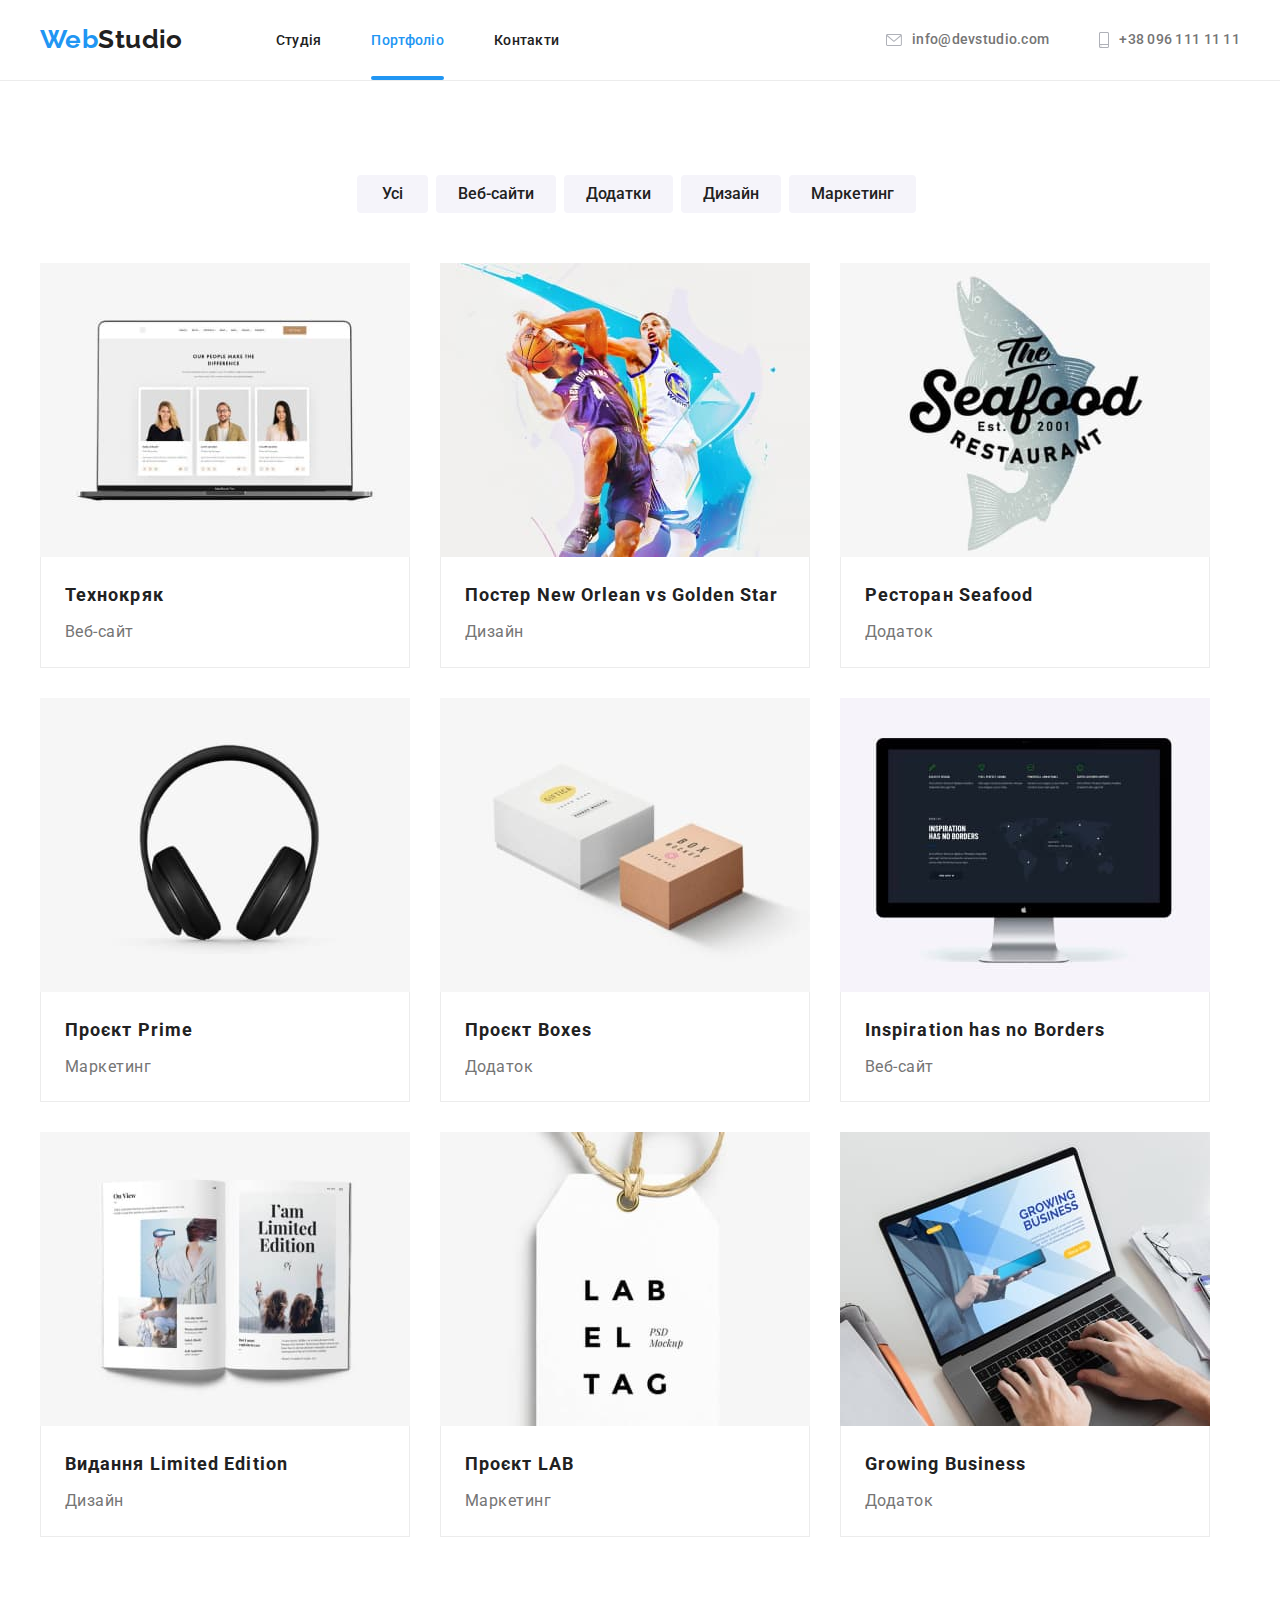
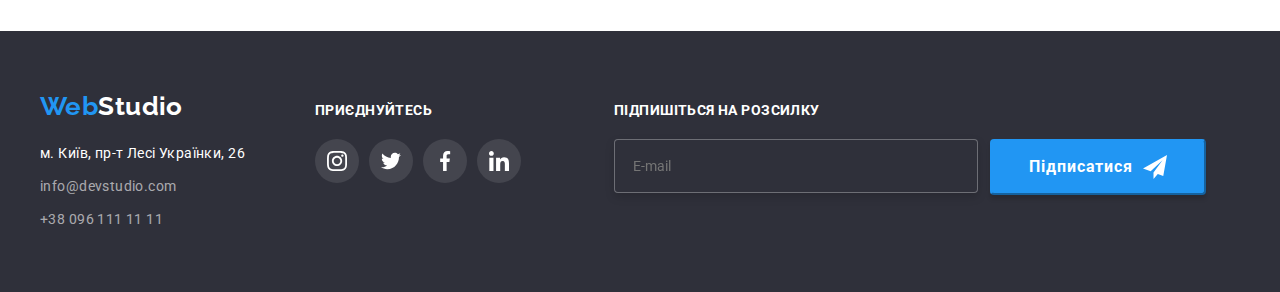
==== portfolio.html @ 1b3235b4 "1" ====
<!DOCTYPE html>
    <html lang="uk">
        <head>
            <meta charset="UTF-8" />
            <meta http-equiv="X-UA-Compatible" content="IE=edge" />
            <meta name="viewport" content="width=device-width, initial-scale=1.0" />
            <meta name="description" content="WebStudio" />
            <title>WebStudio</title>
            
            <link rel="preconnect" href="https://fonts.googleapis.com">
            <link rel="preconnect" href="https://fonts.gstatic.com" crossorigin>
            <link href="https://fonts.googleapis.com/css2?family=Raleway:wght@700&family=Roboto:wght@400;500;700;900&display=swap"
                rel="stylesheet">

            <link rel="stylesheet" href="./css/modern-normalize.css">

            <link rel="stylesheet" href="./css/styles.css" />
</head>
<body class="page">
    <header class="header">
        <div class="container container-nav">
            <nav class="nav">
                <a class="link-header" href="./index.html" target="_blank" rel="noopener noreferrer"><span
                        class="span-header">Web</span>Studio</a>
                <ul class="link-main-list">
                    <li class="link-list">
                        <a class="link-main" href="./index.html" target="_blank"
                            rel="noopener noreferrer">Студія</a>
                    </li>
                    <li class="link-list">
                        <a class="link-submain current" href="./portfolio.html" target="_blank"
                            rel="noopener noreferrer">Портфоліо</a>
                    </li>
                    <li class="link-list">
                        <a class="link-subsubmain" href="./index.html" target="_blank"
                            rel="noopener noreferrer">Контакти</a>
                    </li>
                </ul>
            </nav>
            <ul class="group">
                <li class="group-item">
                    <a class="link" href="mailto:info@devstudio.com">
                        <svg class="mail">
                            <use href="./images/symbol-defs.svg#icon-mail"></use>
                        </svg>
                        info@devstudio.com
                    </a>
                </li>
                <li class="group-item">
                    <a class="sublink" href="tel:++380961111111">
                        <svg class="tel">
                            <use href="./images/symbol-defs.svg#icon-tel"></use>
                        </svg>
                        +38 096 111 11 11
                    </a>
                </li>
            </ul>
        </div>
    </header>
    <main>
        <section class="section">
            <div class="container">
                <h1 hidden class="hero-title">Перелік кнопок навігації сторінки</h1>
                <ul class="hero-list">
                    <li class="hero-item">
                        <button class="portfolio-hero-btn" type="button">Усі</button>
                    </li>
                    <li class="section-item">
                        <button class="portfolio-btn" type="button">Веб-сайти</button>
                    </li>
                    <li class="section-item">
                        <button class="portfolio-btn" type="button">Додатки</button>
                    </li>
                    <li class="section-item">
                        <button class="portfolio-btn" type="button">Дизайн</button>
                    </li>
                    <li class="section-item">
                        <button class="portfolio-btn" type="button">Маркетинг</button>
                    </li>
                </ul>
                <ul class="section-list-logo">
                    <li class="section-item-logo">
                        <a class="section-link" href="" target="_blank" rel="noopener noreferrer">
                            <div class="card-thumb">
                                <img class="section-img" src="./images/logo-project-1.jpg" alt="Лого проекту 1" width="370" height="294">
                            <div class="card-item">
                            <p class="hidden-text">Ресурс пропонує комплексні пропозиції з різним рівнем функціоналу та сервісів. Все це дозволить
                                відвідувачу отримати вичерпні відомості про компанію чи приватну особу.</p>
                            </div>
                            </div>
                            <div class="card">
                                <h2 class="section-subtitle">Технокряк</h2>
                                <p class="section-text">Веб-сайт</p>
                            </div>
                        </a>
                    </li>
                    <li class="section-item-logo">
                        <a class="section-link" href="" target="_blank" rel="noopener noreferrer">
                            <div class="card-thumb">
                                <img class="section-img" src="./images/logo-project-2.jpg" alt="Лого проекту 2" width="370" height="294">
                            <div class="card-item">
                                <p class="hidden-text">Ресурс пропонує комплексні пропозиції з різним рівнем функціоналу та сервісів. Все це
                                    дозволить
                                    відвідувачу отримати вичерпні відомості про компанію чи приватну особу.</p>
                            </div>
                            </div>
                                <div class="card">
                                <h2 class="section-subtitle">Постер New Orlean vs Golden Star</h2>
                                <p class="section-text">Дизайн</p>
                            </div>
                        </a>
                    </li>
                    <li class="section-item-logo">
                        <a class="section-link" href="" target="_blank" rel="noopener noreferrer">
                            <div class="card-thumb">
                                <img class="section-img" src="./images/logo-project-3.jpg" alt="Лого проекту 3" width="370" height="294">
                            <div class="card-item">
                                <p class="hidden-text">Ресурс пропонує комплексні пропозиції з різним рівнем функціоналу та сервісів. Все це
                                    дозволить
                                    відвідувачу отримати вичерпні відомості про компанію чи приватну особу.</p>
                            </div>
                            </div>
                                <div class="card">
                                <h2 class="section-subtitle">Ресторан Seafood</h2>
                                <p class="section-text">Додаток</p>
                            </div>
                        </a>
                    </li>
                    <li class="section-item-logo">
                        <a class="section-link" href="" target="_blank" rel="noopener noreferrer">
                            <div class="card-thumb">
                                <img class="section-img" src="./images/logo-project-4.jpg" alt="Лого проекту 4" width="370" height="294">
                            <div class="card-item">
                                <p class="hidden-text">Ресурс пропонує комплексні пропозиції з різним рівнем функціоналу та сервісів. Все це
                                    дозволить
                                    відвідувачу отримати вичерпні відомості про компанію чи приватну особу.</p>
                            </div>
                            </div>
                                <div class="card">
                                <h2 class="section-subtitle">Проєкт Prime</h2>
                                <p class="section-text">Маркетинг</p>
                            </div>
                        </a>
                    </li>
                    <li class="section-item-logo">
                        <a class="section-link" href="" target="_blank" rel="noopener noreferrer">
                            <div class="card-thumb">
                                <img class="section-img" src="./images/logo-project-5.jpg" alt="Лого проекту 5" width="370" height="294">
                            <div class="card-item">
                                <p class="hidden-text">Ресурс пропонує комплексні пропозиції з різним рівнем функціоналу та сервісів. Все це
                                    дозволить
                                    відвідувачу отримати вичерпні відомості про компанію чи приватну особу.</p>
                            </div>
                            </div>
                                <div class="card">
                                <h2 class="section-subtitle">Проєкт Boxes</h2>
                                <p class="section-text">Додаток</p>
                            </div>
                        </a>
                    </li>
                    <li class="section-item-logo">
                        <a class="section-link" href="" target="_blank" rel="noopener noreferrer">
                            <div class="card-thumb">
                                <img class="section-img" src="./images/logo-project-6.jpg" alt="Лого проекту 6" width="370" height="294">
                            <div class="card-item">
                                <p class="hidden-text">Ресурс пропонує комплексні пропозиції з різним рівнем функціоналу та сервісів. Все це
                                    дозволить
                                    відвідувачу отримати вичерпні відомості про компанію чи приватну особу.</p>
                            </div>
                            </div>
                                <div class="card">
                                <h2 class="section-subtitle">Inspiration has no Borders</h2>
                                <p class="section-text">Веб-сайт</p>
                            </div>
                        </a>
                    </li>
                    <li class="section-item-logo">
                        <a class="section-link" href="" target="_blank" rel="noopener noreferrer">
                            <div class="card-thumb">
                                <img class="section-img" src="./images/logo-project-7.jpg" alt="Лого проекту 7" width="370" height="294">
                            <div class="card-item">
                                <p class="hidden-text">Ресурс пропонує комплексні пропозиції з різним рівнем функціоналу та сервісів. Все це
                                    дозволить
                                    відвідувачу отримати вичерпні відомості про компанію чи приватну особу.</p>
                            </div>
                            </div>
                                <div class="card">
                                <h2 class="section-subtitle">Видання Limited Edition</h2>
                                <p class="section-text">Дизайн</p>
                            </div>
                        </a>
                    </li>
                    <li class="section-item-logo">
                        <a class="section-link" href="" target="_blank" rel="noopener noreferrer">
                            <div class="card-thumb">
                                <img class="section-img" src="./images/logo-project-8.jpg" alt="Лого проекту 8" width="370" height="294">
                            <div class="card-item">
                                <p class="hidden-text">Ресурс пропонує комплексні пропозиції з різним рівнем функціоналу та сервісів. Все це
                                    дозволить
                                    відвідувачу отримати вичерпні відомості про компанію чи приватну особу.</p>
                            </div>
                            </div>
                                <div class="card">
                                <h2 class="section-subtitle">Проєкт LAB</h2>
                                <p class="section-text">Маркетинг</p>
                            </div>
                        </a>
                    </li>
                    <li class="section-item-logo">
                        <a class="section-link" href="" target="_blank" rel="noopener noreferrer">
                            <div class="card-thumb">
                                <img class="section-img" src="./images/logo-project-9.jpg" alt="Лого проекту 9" width="370" height="294">
                            <div class="card-item">
                                <p class="hidden-text">Ресурс пропонує комплексні пропозиції з різним рівнем функціоналу та сервісів. Все це
                                    дозволить
                                    відвідувачу отримати вичерпні відомості про компанію чи приватну особу.</p>
                            </div>
                            </div>
                                <div class="card">
                                <h2 class="section-subtitle">Growing Business</h2>
                                <p class="section-text">Додаток</p>
                            </div>
                        </a>
                    </li>
                </ul>
            </div>
            </section>
    </main>
            <footer class="footer">
                <div class="container container-footer">
                    <div class="contacts">
                        <a class="link-footer" href="./index.html" target="_blank" rel="noopener noreferrer"><span
                                class="span-footer">Web</span>Studio</a>
                        <address class="contacts-adress">
                            <ul class="list-footer">
                                <li class="list-item-map">
                                    <a class="link-map" href="https://goo.gl/maps/ZnZHbX39ZZnHWCeP8" target="_blank"
                                        rel="noopener no referrer">м. Київ, пр-т Лесі Українки, 26
                                    </a>
                                </li>
                                <li class="list-item-mail">
                                    <a class="link-mail" href="mailto:info@devstudio.com">info@devstudio.com</a>
                                </li>
                                <li class="list-item-tel">
                                    <a class="link-tel" href="tel:+380961111111">+38 096 111 11 11</a>
                                </li>
                            </ul>
                        </address>
                    </div>
                    <div class="social-webs">
                        <p class="join">приєднуйтесь</p>
                        <ul class="footer-socialweb-list">
                            <li class="team-socialweb-item-footer">
                                <a class="socialweb-link" href="" target="_blank" aria-label="Instagram">
                                    <svg class="mini-logo-footer">
                                        <use href="./images/symbol-defs.svg#icon-instagram"></use>
                                    </svg>
                                </a>
                            </li>
                            <li class="team-socialweb-item-footer">
                                <a class="socialweb-link" href="" target="_blank" aria-label="Twitter">
                                    <svg class="mini-logo-footer">
                                        <use href="./images/symbol-defs.svg#icon-twitter"></use>
                                    </svg>
                                </a>
                            </li>
                            <li class="team-socialweb-item-footer">
                                <a class="socialweb-link" href="" target="_blank" aria-label="Facebook">
                                    <svg class="mini-logo-footer">
                                        <use href="./images/symbol-defs.svg#icon-facebook"></use>
                                    </svg>
                                </a>
                            </li>
                            <li class="team-socialweb-item-footer">
                                <a class="socialweb-link" href="" target="_blank" aria-label="Linkedin">
                                    <svg class="mini-logo-footer">
                                        <use href="./images/symbol-defs.svg#icon-linkedin"></use>
                                    </svg>
                                </a>
                            </li>
                        </ul>
                    </div>
                    <div class="join-btn">
                        <p class="join">Підпишіться на розсилку</p>
                        <div class="footer-form-button">
                            <form>
                                <label>
                                    <input class="form-text" type="text" name="Email-footer" placeholder="E-mail" />
                                </label>
                            </form>
                            <button class="btn-footer" type="submit">Підписатися
                                <svg class="svg-footer">
                                    <use href="./images/symbol-defs.svg#icon-telegram">
                                    </use>
                                </svg>
                            </button>
                        </div>
                    </div>
                </div>
            </footer>
</body>
</html>
---- css/styles.css ----
:root {
  --main-color: #212121;
  --secondary-color: #757575;
  --link-color: #2196f3;
  --secondarylink-color: #2196f3e6;
  --background-color: #2f303a;
  --white-color: #ffffff;
  --subbackground-color: #f5f4fa;
  --border-color: #ececec;
  --subborder-color: #afb1b8;
  --backgroundminilogo-color: #ffffff1a;
  --backdrop-color: #00000033;
  --backgroundtext-color: rgba(48, 49, 59, 0.8);
}

body {
  font-family: Roboto;
  color: var(--main-color);
  letter-spacing: 0.03em;
  font-size: 14px;
}

.link-header {
  font-family: "Raleway";
  font-weight: 700;
  font-size: 26px;
  line-height: 1.19;
  color: var(--main-color);
  text-decoration: none;

  margin-right: 93px;
  padding-top: 24px;
  padding-bottom: 25px;
}

.span-header,
.span-footer {
  color: var(--link-color);
  font-size: 26px;
}

.link-main-list,
.hero-list,
.list-footer,
.section-list,
.section-hero-list,
.list-team,
.group,
.list,
.section-list-logo,
.list-clients,
.team-socialweb-list,
.footer-socialweb-list {
  list-style-type: none;
}

.link-main,
.link-submain,
.link-subsubmain {
  text-decoration: none;
  font-weight: 500;
  line-height: 1.14;
  letter-spacing: 0.02em;

  padding: 32px 0px 32px 0px;
}

.link-main,
.link-submain,
.link-subsubmain {
  color: var(--main-color);
}

.sublink,
.link {
  color: var(--secondary-color);
  padding: 32px 0px 32px 0px;
}

.link,
.sublink {
  display: flex;
  align-items: center;

  font-weight: 500;
  line-height: 1.14;
  letter-spacing: 0.02em;
  text-decoration: none;
}

.hero-btn {
  font-family: inherit;
  font-weight: 700;
  font-size: 16px;
  line-height: 1.88;
  border: 0ch;
  cursor: pointer;
  letter-spacing: 0.06em;
  background-color: var(--link-color);
  color: var(--white-color);
  border-radius: 4px;
  padding: 10px 32px 10px 32px;
}

.section-subtitle {
  font-weight: 700;
  font-size: 18px;
  line-height: 2;
  letter-spacing: 0.06em;
  color: var(--main-color);

  margin-bottom: 4px;
}

.section-text {
  letter-spacing: 0.03em;
  font-size: 16px;
  line-height: 1.87;
  color: var(--secondary-color);
}

.section-link {
  text-decoration: none;
  display: block;
}

.link-footer {
  text-decoration: none;
  font-family: "Raleway";
  font-weight: 700;
  font-size: 26px;
  line-height: 1.19;
  color: var(--white-color);
}

.link-map,
.link-mail,
.link-tel {
  text-decoration: none;
  font-family: "Roboto";
  font-style: normal;
  font-size: 14px;
  line-height: 1.71;
  letter-spacing: 0.03em;
}

.link-map {
  color: hwb(0 100% 0%);
}

.link-mail,
.link-tel {
  color: rgba(255, 255, 255, 0.6);
}

.section-hero-subtitle {
  margin-bottom: 10px;

  font-size: 14px;
  font-weight: 700;
  line-height: 1.14;
  text-transform: uppercase;
  color: var(--main-color);
}

.section-hero-text {
  line-height: 1.71;
  color: var(--secondary-color);
}
.section-title,
.title-clients {
  text-align: center;

  font-weight: 700;
  font-size: 36px;
  line-height: 1.16;
  color: var(--main-color);
}

.section-title,
.title-clients {
  margin-bottom: 50px;
}

.team-name {
  font-weight: 500;
  font-size: 16px;
  line-height: 1.19;
  color: var(--main-color);
}

.team-position {
  font-size: 16px;
  line-height: 1.18;
  color: var(--secondary-color);
}

.hero-main-title {
  align-items: center;
  margin: auto;
  margin-bottom: 30px;
  width: 696px;

  font-weight: 900;
  font-size: 44px;
  line-height: 1.36;
  letter-spacing: 0.06em;
  text-transform: uppercase;
  color: var(--white-color);
}

.link-main:focus,
.link-main:hover,
.link-submain:focus,
.link-submain:hover,
.link-subsubmain:hover,
.link-subsubmain:focus,
.link:hover,
.link:focus,
.sublink:hover,
.sublink:focus,
.link-map:hover,
.link-map:focus,
.link-tel:focus,
.link-tel:hover,
.link-mail:focus,
.link-mail:hover,
.socialweb-item:focus,
.socialweb-item:hover,
.clients-item:hover,
.clients-item:focus,
.team-socialweb-item:hover,
.team-socialweb-item:focus {
  color: var(--link-color);
}

.portfolio-btn:hover,
.portfolio-btn:focus,
.portfolio-hero-btn:focus,
.portfolio-hero-btn:hover {
  color: var(--white-color);
  background-color: var(--link-color);
  box-shadow: 0px 3px 1px rgba(0, 0, 0, 0.1), 0px 1px 2px rgba(0, 0, 0, 0.08),
    0px 2px 2px rgba(0, 0, 0, 0.12);
}

/* Настройки */

*,
*::after,
*::before {
  box-sizing: inherit;
}

.container {
  padding-left: 15px;
  padding-right: 15px;
  margin-left: auto;
  margin-right: auto;

  width: 1200px;
}

h1,
h2,
h3,
p,
ul {
  margin: 0;
  padding: 0;
}

/* Настройки */

/* Хедер */

.container-nav,
.team-socialweb-list {
  display: flex;
}

.link-main-list,
.nav {
  display: flex;
  align-items: center;
}

.group {
  display: flex;
  align-items: center;
  margin-left: auto;
}

.link-main,
.link-submain,
.link {
  margin-right: 50px;
}

.current {
  color: var(--link-color);
}

.header {
  flex-direction: column;

  border-bottom: 1px solid var(--border-color);
}

/* Хедер */

/* 1 секция */

.section-hero {
  padding: 200px 0px;
  max-width: 1600px;
  margin-left: auto;
  margin-right: auto;
  text-align: center;

  background: var(--background-color);
  background-image: linear-gradient(
      rgba(47, 48, 58, 0.4),
      rgba(47, 48, 58, 0.4)
    ),
    url(../images/hero-img.jpg);
  background-size: cover;
}

.section {
  padding-top: 94px;
  padding-bottom: 94px;
}

/* 1 секция */

/* Футер */

.footer {
  padding: 60px 0 60px 0;
  background: var(--background-color);
}

.contacts-adress {
  margin-top: 20px;
}

.list-item-map,
.list-item-mail {
  margin-bottom: 9px;
}

/* Футер */

/* 2 секция */

/* 2 секция */

.section-logo {
  padding-top: 0;
}

.img-notebook {
  position: relative;
  display: block;
  max-width: 100%;
  height: auto;
}

/* 4 секция */

.list-team,
.list,
.section-hero-list,
.list-clients {
  display: flex;
  gap: 30px;
}

.team-name,
.team-position {
  text-align: center;
  margin-bottom: 10px;
}

.team-position,
.img-foto,
.team-socialweb-list {
  margin-bottom: 30px;
}

.section-team {
  background-color: var(--subbackground-color);
}

.list-item-team {
  background: var(--white-color);
  box-shadow: 0px 1px 3px rgba(0, 0, 0, 0.12), 0px 1px 1px rgba(0, 0, 0, 0.14),
    0px 2px 1px rgba(0, 0, 0, 0.2);
  border-radius: 0px 0px 4px 4px;
}

/* 4 секция */

/* Портфолио */

.hero-list {
  display: flex;
  align-items: center;
  justify-content: center;
  margin-bottom: 50px;
}

.portfolio-btn {
  text-align: center;
  margin-right: 8px;
  padding: 6px 22px 6px 22px;

  font-family: inherit;
  font-weight: 500;
  font-size: 16px;
  line-height: 1.6;

  border: 0ch;
  color: var(--main-color);
  cursor: pointer;
  border-radius: 4px;
  background-color: var(--subbackground-color);
}

.portfolio-hero-btn {
  font-family: inherit;
  font-weight: 500;
  font-size: 16px;
  line-height: 1.6;
  text-align: center;
  border: 0ch;
  color: var(--main-color);
  cursor: pointer;
  border-radius: 4px;
  background-color: var(--subbackground-color);
  margin-right: 8px;
  padding: 6px 25px 6px 25px;
}

.card {
  background: var(--white-color);
  border-right: 1px solid var(--border-color);
  border-bottom: 1px solid var(--border-color);
  border-left: 1px solid var(--border-color);
  padding: 20px 24px;
}

.section-list-logo {
  display: flex;
  margin: 0;
  flex-wrap: wrap;
  gap: 30px;
}

.card-orlean {
  padding: 20px 24px;
}

.section-img {
  display: block;
  max-width: 100%;
  height: auto;
}

.list-clients,
.team-socialweb-list {
  justify-content: center;
}

.team-socialweb-list {
  gap: 10px;
}

.join {
  font-weight: 700;
  font-size: 14px;
  line-height: 1.14;
  letter-spacing: 0.03em;
  text-transform: uppercase;
  color: var(--white-color);
  margin-bottom: 20px;
}

.socialweb-item,
.clients-item,
.team-socialweb-item {
  cursor: pointer;
}

.clients-item {
  width: 170px;
  height: 92px;
  border: 1px solid var(--subborder-color);
  border-radius: 4px;
}

.svg-list {
  display: flex;
  align-items: center;
  justify-content: center;
  margin-bottom: 30px;
  border-radius: 4px;
  height: 120px;

  background-color: var(--subbackground-color);
}

.antena,
.clock,
.vector,
.space {
  width: 70px;
  height: 70px;
}

.logo {
  display: block;

  width: 106px;
  height: 60px;

  cursor: pointer;
}

.mail,
.tel {
  margin-right: 10px;

  width: 16px;
  height: 12px;

  cursor: pointer;
  fill: var(--subborder-color);
}

.tel {
  margin-right: 10px;

  width: 10px;
  height: 16px;

  cursor: pointer;
  fill: var(--subborder-color);
}

.link:hover .mail,
.link:focus .mail,
.sublink:hover .tel,
.sublink:focus .tel {
  fill: currentColor;
}

.team-socialweb-item {
  width: 44px;
  height: 44px;
  background-color: var(--white-color);
  border-radius: 50%;
}

.team-socialweb-item-footer {
  width: 44px;
  height: 44px;
  background-color: var(--backgroundminilogo-color);
  border-radius: 50%;
}

.team-socialweb-item:hover .mini-logo,
.team-socialweb-item:focus .mini-logo {
  fill: var(--white-color);
}

.mini-logo,
.mini-logo-footer {
  width: 20px;
  height: 20px;
}

.socialweb-link {
  display: flex;
  align-items: center;
  justify-content: center;
  border-color: transparent;

  width: 100%;
  height: 100%;
}

.footer-socialweb-list {
  display: flex;

  gap: 10px;
}

.section-link:hover,
.section-link:focus {
  box-shadow: 0px 1px 1px rgba(0, 0, 0, 0.12), 0px 4px 4px rgba(0, 0, 0, 0.06),
    1px 4px 6px rgba(0, 0, 0, 0.16);
}

.link-logo:hover .logo,
.link-logo:focus .logo {
  fill: var(--link-color);
  border-color: var(--link-color);
}

.clients-item:hover,
.clients-item:focus {
  border-color: var(--link-color);
  outline: var(--link-color);
}

.link-logo {
  display: flex;
  align-items: center;
  justify-content: center;

  width: 100%;
  height: 100%;
}

.logo {
  fill: var(--subborder-color);
}

.mini-logo {
  fill: var(--subborder-color);
}

.mini-logo-footer {
  fill: var(--white-color);
}

.socialweb-link:hover {
  background-color: var(--link-color);
  border-radius: 50%;
}

.mini-logo:hover {
  fill: var(--white-color);
  background-color: var(--link-color);
}

.container-footer {
  display: flex;
  align-items: baseline;
}

.social-webs {
  margin-left: 70px;
}

.backdrop {
  position: fixed;
  left: 0;
  top: 0;
  display: flex;
  align-items: center;
  justify-content: center;

  width: 100%;
  height: 100%;

  background: var(--backdrop-color);
  opacity: 1;
  transition: opacity 250ms cubic-bezier(0.4, 0, 0.2, 1);
}

.backdrop.is-hidden {
  opacity: 0;
  pointer-events: none;
}

.modal {
  position: absolute;
  display: flex;
  justify-content: flex-end;

  width: 528px;
  height: 581px;

  background: var(--white-color);
  box-shadow: 0px 1px 3px rgba(0, 0, 0, 0.12), 0px 1px 1px rgba(0, 0, 0, 0.14),
    0px 2px 1px rgba(0, 0, 0, 0.2);
  border-radius: 4px;
}

.button-close {
  display: flex;
  align-items: center;
  justify-content: center;
  padding: 0;
  margin-top: 3px;
  margin-right: 12px;

  width: 30px;
  height: 30px;
  border: 1px solid rgba(0, 0, 0, 0.1);
  border-radius: 50%;

  cursor: pointer;
  background-color: var(--white-color);
}

.svg-close {
  width: 18px;
  height: 18px;
}

.link-main,
.link-submain,
.link-subsubmain,
.link,
.sublink,
.mail,
.tel,
.mini-logo,
.link-map,
.link-mail,
.link-tel,
.socialweb-link,
.logo,
.portfolio-hero-btn,
.portfolio-btn,
.section-link {
  transition-duration: 250ms;
  transition-timing-function: cubic-bezier(0.4, 0, 0.2, 1);
}

.current {
  position: relative;
}

.current::after {
  content: "";

  position: absolute;
  display: block;
  bottom: 0;
  width: 100%;
  height: 4px;
  background-color: var(--link-color);
  border-radius: 2px;
}

.text {
  font-weight: 700;
  line-height: 1.14;
  text-align: center;
  text-transform: uppercase;
  color: var(--white-color);
}

.note-book-text {
  display: flex;
  bottom: 0;
  align-items: center;
  justify-content: center;
  position: absolute;

  width: 370px;
  height: 70px;

  background-color: var(--backgroundtext-color);
}

.list-item {
  position: relative;
}

.hidden-text {
  width: 322px;
  font-weight: 400;
  font-size: 18px;
  line-height: 1.55;
  color: var(--white-color);
}

.card-thumb {
  position: relative;
  overflow: hidden;
}

.card-item {
  position: absolute;
  width: 370px;
  height: 294px;
  overflow: hidden;
  background-color: var(--secondarylink-color);
  display: flex;
  align-items: center;
  justify-content: center;
}

.section-item-logo:hover .card-item,
.section-item-logo:focus .card-item {
  transform: translateY(-100%);
  transition: transform 250ms cubic-bezier(0.4, 0, 0.2, 1);
}

.svg-footer {
  margin-left: 10px;
  width: 24px;
  height: 24px;
}

.form-text {
  width: 358px;
  height: 50px;
  color: rgba(255, 255, 255, 0.6);
  border: 1px solid rgba(255, 255, 255, 0.3);
  filter: drop-shadow(0px 4px 4px rgba(0, 0, 0, 0.15));
  border-radius: 4px;
  background: var(--background-color);
}

.btn-footer {
  display: flex;
  align-items: center;
  justify-content: center;
  width: 200px;
  height: 50px;
  margin-left: 12px;
  font-weight: 700;
  font-size: 16px;
  line-height: 1.88;

  letter-spacing: 0.06em;
  cursor: pointer;
  color: var(--white-color);
  background: var(--link-color);
  border-color: var(--link-color);
  box-shadow: 0px 4px 4px rgba(0, 0, 0, 0.15);
  border-radius: 4px;
}

.footer-form-button {
  display: flex;
}

.join-btn {
  margin-left: 93px;
}

.form-text::placeholder {
  transform: translateX(16px);
}
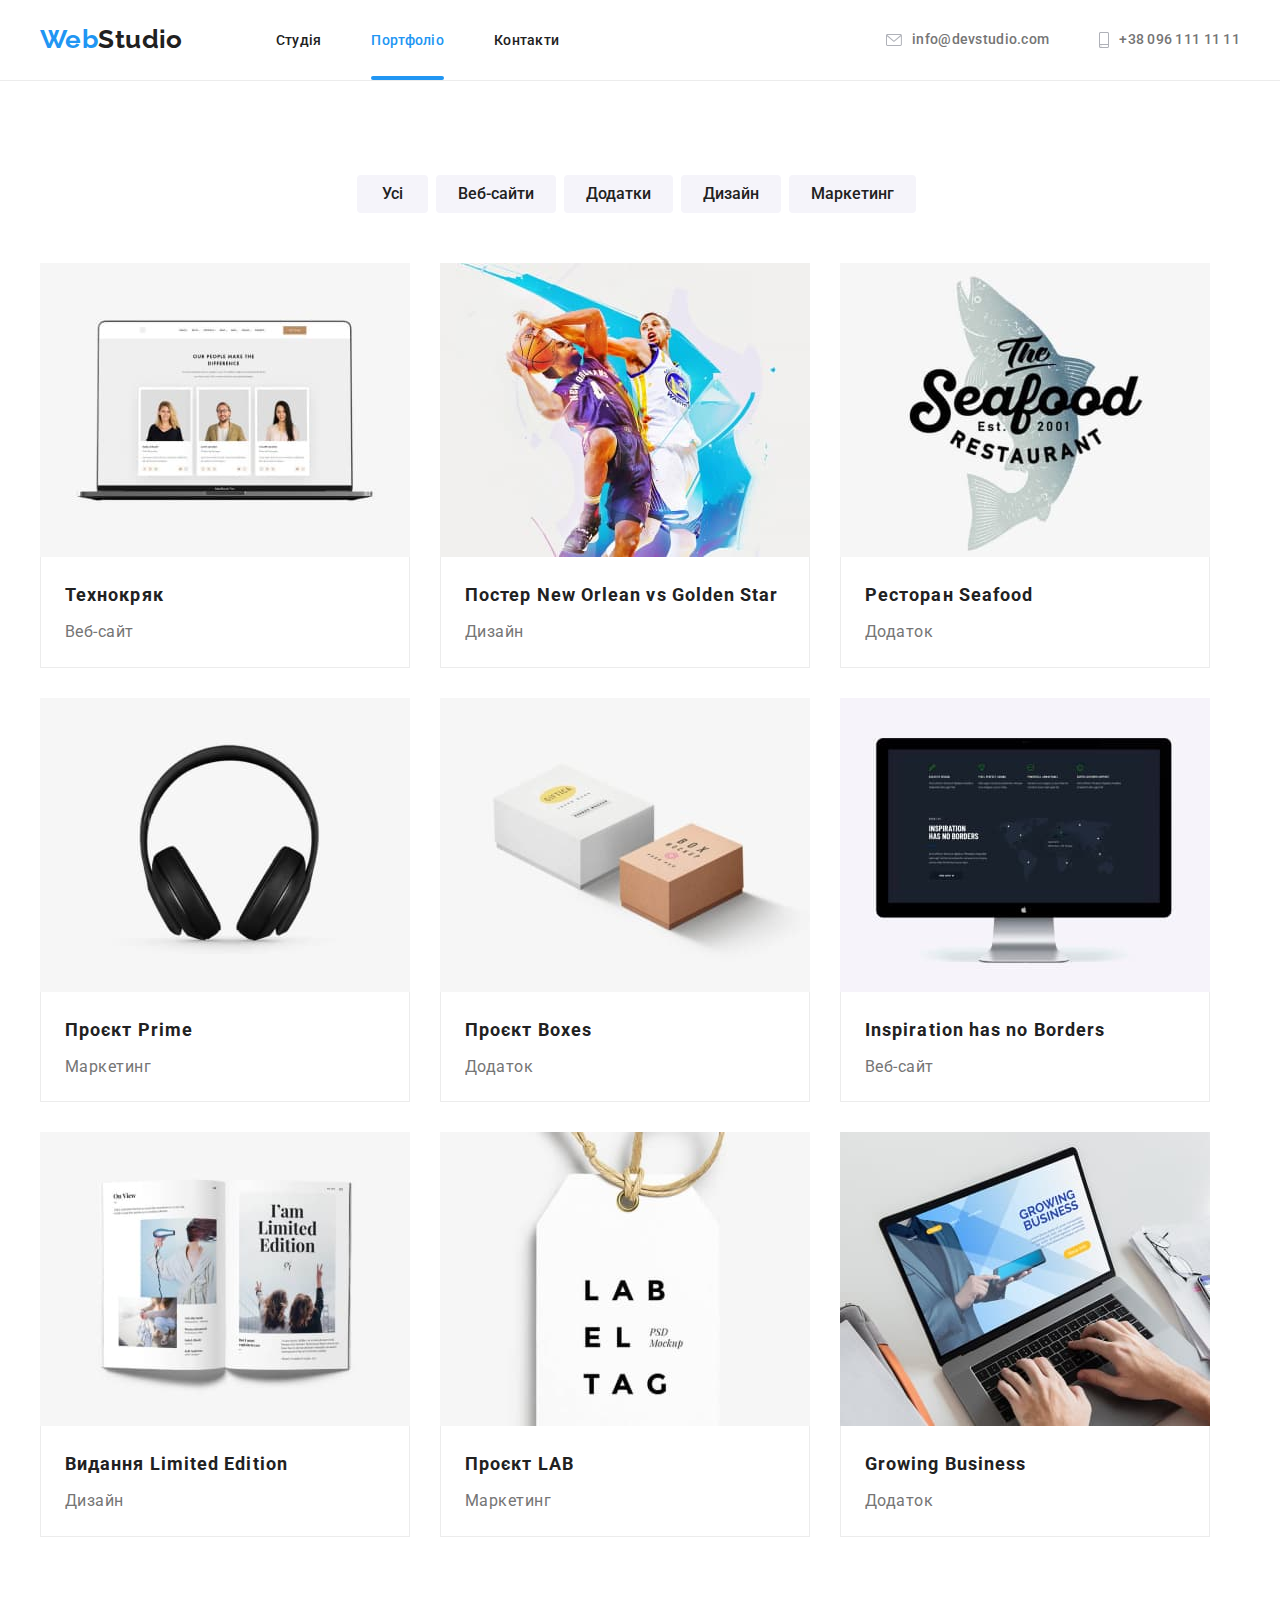
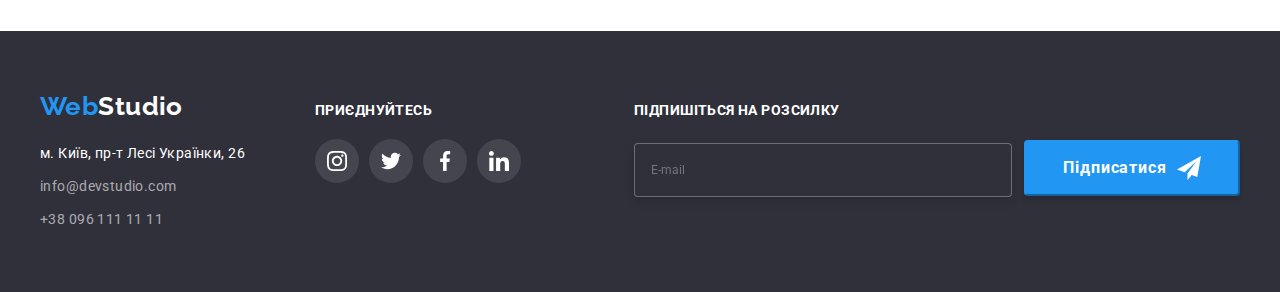
==== commit 876596b4: "1" ====
--- a/portfolio.html
+++ b/portfolio.html
@@ -282,19 +282,17 @@
                     </div>
                     <div class="join-btn">
                         <p class="join">Підпишіться на розсилку</p>
-                        <div class="footer-form-button">
-                            <form>
-                                <label>
-                                    <input class="form-text" type="text" name="Email-footer" placeholder="E-mail" />
-                                </label>
-                            </form>
+                        <form class="form-footer">
+                            <label>
+                                <input class="form-text" type="text" name="Email-footer" placeholder="E-mail" />
+                            </label>
                             <button class="btn-footer" type="submit">Підписатися
                                 <svg class="svg-footer">
                                     <use href="./images/symbol-defs.svg#icon-telegram">
                                     </use>
                                 </svg>
                             </button>
-                        </div>
+                        </form>
                     </div>
                 </div>
             </footer>
--- a/css/styles.css
+++ b/css/styles.css
@@ -10,7 +10,9 @@
   --subborder-color: #afb1b8;
   --backgroundminilogo-color: #ffffff1a;
   --backdrop-color: #00000033;
-  --backgroundtext-color: rgba(48, 49, 59, 0.8);
+  --backgroundtext-color: #30313bcc;
+  --navlink-color: #ffffff99;
+  --input-border-color: #ffffff4d;
 }
 
 body {
@@ -145,12 +147,12 @@
 }
 
 .link-map {
-  color: hwb(0 100% 0%);
+  color: var(--white-color);
 }
 
 .link-mail,
 .link-tel {
-  color: rgba(255, 255, 255, 0.6);
+  color: var(--navlink-color);
 }
 
 .section-hero-subtitle {
@@ -679,10 +681,11 @@
 .modal {
   position: absolute;
   display: flex;
-  justify-content: flex-end;
-
+  justify-content: center;
+  align-items: center;
+  padding: 40px 0 40px 0;
   width: 528px;
-  height: 581px;
+  height: 501px;
 
   background: var(--white-color);
   box-shadow: 0px 1px 3px rgba(0, 0, 0, 0.12), 0px 1px 1px rgba(0, 0, 0, 0.14),
@@ -691,12 +694,13 @@
 }
 
 .button-close {
-  display: flex;
-  align-items: center;
-  justify-content: center;
+  position: fixed;
+  display: flex;
+  align-items: center;
+  justify-content: center;
+
   padding: 0;
-  margin-top: 3px;
-  margin-right: 12px;
+  margin: 3px 12px 543px 490px;
 
   width: 30px;
   height: 30px;
@@ -705,6 +709,10 @@
 
   cursor: pointer;
   background-color: var(--white-color);
+}
+
+.button-close:hover {
+  fill: var(--link-color);
 }
 
 .svg-close {
@@ -727,7 +735,12 @@
 .logo,
 .portfolio-hero-btn,
 .portfolio-btn,
-.section-link {
+.section-link,
+.button-close,
+input,
+textarea,
+.icon-check,
+.icon-uncheck {
   transition-duration: 250ms;
   transition-timing-function: cubic-bezier(0.4, 0, 0.2, 1);
 }
@@ -812,11 +825,15 @@
 .form-text {
   width: 358px;
   height: 50px;
-  color: rgba(255, 255, 255, 0.6);
+  color: var(--navlink-color);
   border: 1px solid rgba(255, 255, 255, 0.3);
   filter: drop-shadow(0px 4px 4px rgba(0, 0, 0, 0.15));
   border-radius: 4px;
   background: var(--background-color);
+}
+
+.form-text:focus {
+  outline: none;
 }
 
 .btn-footer {
@@ -839,14 +856,179 @@
   border-radius: 4px;
 }
 
-.footer-form-button {
-  display: flex;
+.form-footer {
+  display: flex;
+  justify-content: center;
+  align-items: center;
 }
 
 .join-btn {
-  margin-left: 93px;
-}
-
-.form-text::placeholder {
-  transform: translateX(16px);
-}
+  margin-left: auto;
+}
+
+input {
+  padding-left: 16px;
+}
+
+label {
+  display: flex;
+  flex-direction: column;
+  font-weight: 400;
+  font-size: 12px;
+  line-height: 14px;
+
+  letter-spacing: 0.01em;
+
+  color: var(--secondary-color);
+}
+
+label.label-data {
+  margin-bottom: 10px;
+}
+
+.input-terms {
+  display: none;
+  font-size: 14px;
+  line-height: 1.71;
+  letter-spacing: 0.03em;
+
+  color: var(--secondary-color);
+}
+
+label.input-terms {
+  margin-bottom: 0;
+}
+
+.modal-title {
+  margin-bottom: 12px;
+  font-weight: 700;
+  font-size: 20px;
+  line-height: 1.15;
+  text-align: center;
+
+  color: var(--main-color);
+}
+
+input {
+  margin-top: 4px;
+  width: 410px;
+  height: 40px;
+  border: 1px solid rgba(33, 33, 33, 0.2);
+  border-radius: 4px;
+}
+
+textarea {
+  padding-top: 12px;
+  padding-left: 16px;
+  margin-top: 4px;
+  margin-bottom: 20px;
+  width: 428px;
+  height: 120px;
+  border: 1px solid rgba(33, 33, 33, 0.2);
+  border-radius: 4px;
+  resize: none;
+}
+
+.modal-btn {
+  margin-top: 30px;
+  font-family: inherit;
+  display: flex;
+  text-align: center;
+  align-items: center;
+  justify-content: center;
+  width: 200px;
+  height: 50px;
+  font-weight: 700;
+  font-size: 16px;
+  line-height: 1.88;
+  letter-spacing: 0.06em;
+
+  color: var(--white-color);
+  background: var(--link-color);
+  box-shadow: 0 4px 4px rgba(0, 0, 0, 0.15);
+  border-radius: 4px;
+  border-color: var(--link-color);
+  cursor: pointer;
+}
+
+input.input-terms {
+  width: 16px;
+  height: 15px;
+}
+
+.terms {
+  font-size: 14px;
+  line-height: 1.71;
+
+  text-decoration-line: underline;
+  color: var(--link-color);
+}
+
+.position {
+  display: flex;
+  text-align: center;
+  align-items: center;
+  justify-content: center;
+}
+
+input.data:hover,
+input.data:focus {
+  border-color: var(--link-color);
+  outline: transparent;
+}
+
+.label-data:hover .icon-modal,
+.label-data:focus-visible .icon-modal {
+  fill: var(--link-color);
+}
+
+input.data {
+  position: relative;
+  padding-left: 34px;
+}
+
+textarea:hover,
+textarea:focus {
+  border-color: var(--link-color);
+  outline: transparent;
+}
+
+.label-data {
+  position: relative;
+}
+
+.icon-modal {
+  position: absolute;
+  top: 50%;
+  width: 18px;
+  height: 18px;
+  margin-left: 12px;
+}
+
+.icons-check {
+  width: 16px;
+  height: 15px;
+}
+
+label.input-terms {
+  display: block;
+  align-items: center;
+  justify-content: center;
+  user-select: none;
+}
+
+.icon-check {
+  opacity: 0;
+}
+
+.input-terms:checked + .icons-check .icon-check {
+  opacity: 1;
+}
+
+.input-terms:checked + .icons-check .icon-uncheck {
+  opacity: 0;
+}
+
+.span-terms {
+  margin-left: 8.38px;
+}
